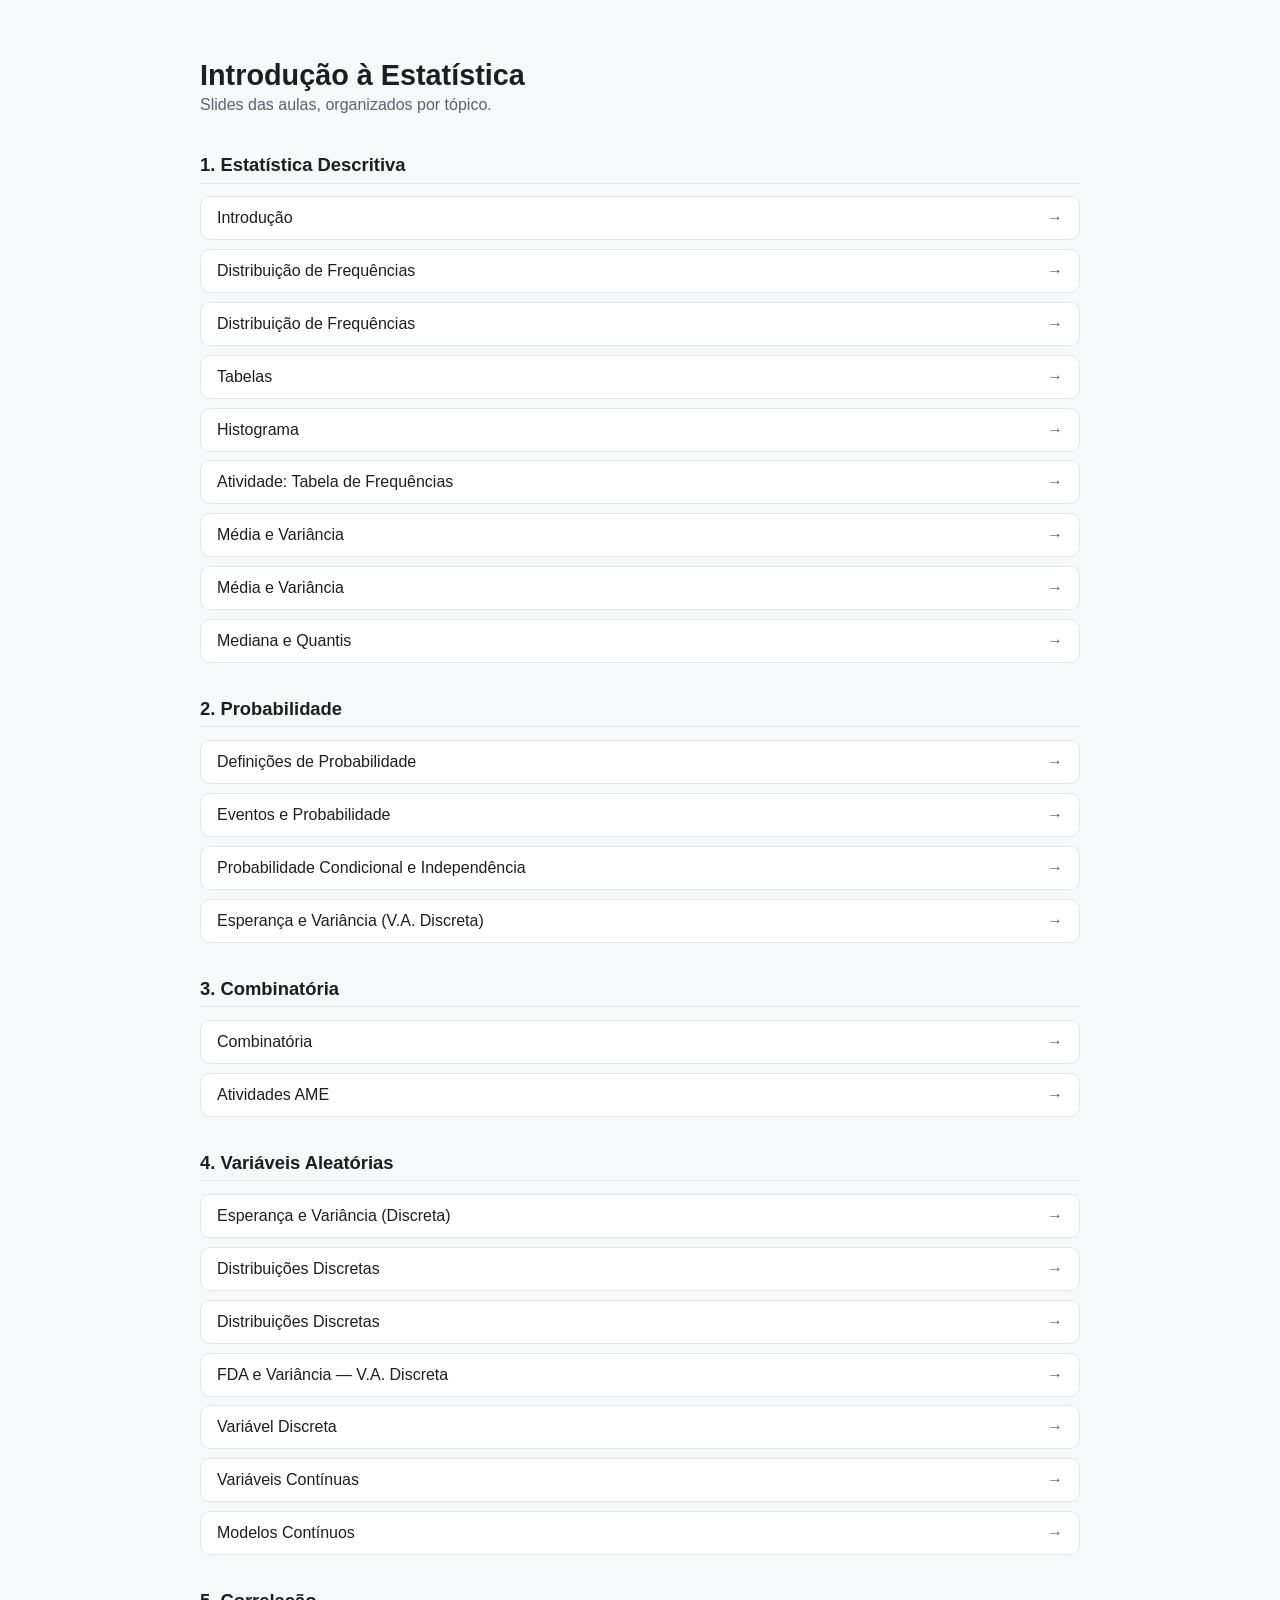
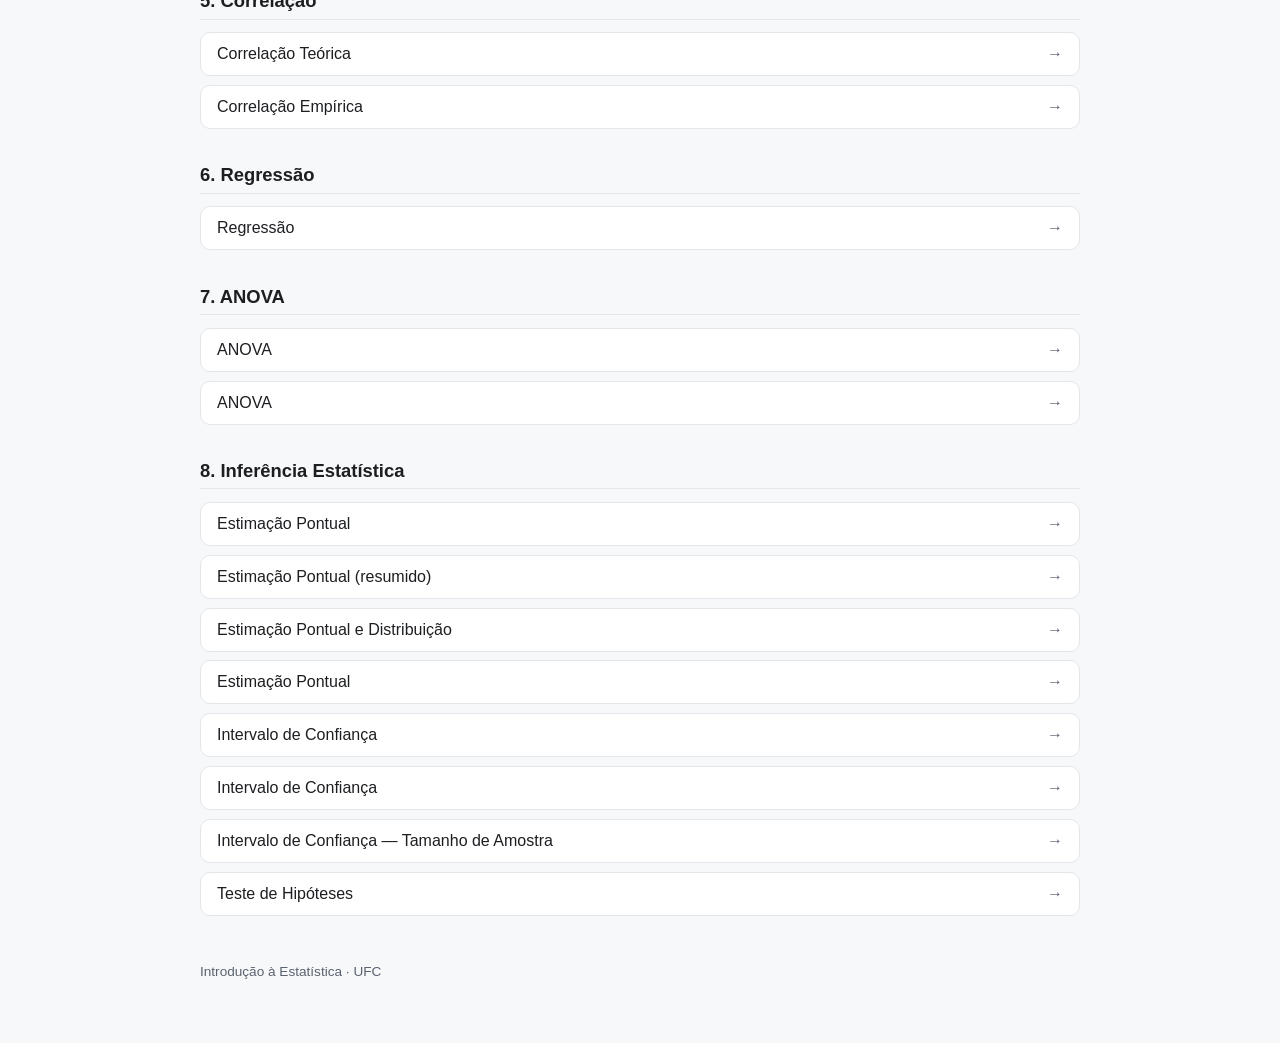
==== index.html @ 3239c570 "Remove anos dos títulos exibidos no índice Co-Authored-By: Claude Sonnet 5 <noreply@anthropic.com>" ====
<!DOCTYPE html>
<html lang="pt-BR">
<head>
<meta charset="UTF-8">
<meta name="viewport" content="width=device-width, initial-scale=1.0">
<title>Introdução à Estatística — Slides</title>
<style>
  :root{
    --bg:#f7f8fa; --card:#ffffff; --text:#1c1e21; --muted:#5b6270;
    --accent:#2f6fed; --border:#e3e6ea;
  }
  @media (prefers-color-scheme: dark){
    :root{
      --bg:#14161a; --card:#1d2025; --text:#eceef1; --muted:#9aa1ac;
      --accent:#6ea1ff; --border:#2b2f36;
    }
  }
  *{box-sizing:border-box;}
  body{
    margin:0; padding:2.5rem 1.25rem 4rem; background:var(--bg); color:var(--text);
    font-family:-apple-system,BlinkMacSystemFont,"Segoe UI",Roboto,Helvetica,Arial,sans-serif;
  }
  .wrap{max-width:880px; margin:0 auto;}
  h1{font-size:1.8rem; margin-bottom:.25rem;}
  p.subtitle{color:var(--muted); margin-top:0; margin-bottom:2.5rem;}
  h2{font-size:1.15rem; margin:2.2rem 0 .8rem; padding-bottom:.4rem; border-bottom:1px solid var(--border);}
  ul{list-style:none; margin:0; padding:0; display:grid; gap:.55rem;}
  li{background:var(--card); border:1px solid var(--border); border-radius:10px;}
  a{
    display:flex; justify-content:space-between; align-items:center; gap:1rem;
    padding:.75rem 1rem; color:var(--text); text-decoration:none;
  }
  a:hover{color:var(--accent);}
  a .arrow{color:var(--muted); flex-shrink:0;}
  footer{margin-top:3rem; color:var(--muted); font-size:.85rem;}
</style>
</head>
<body>
<div class="wrap">
  <h1>Introdução à Estatística</h1>
  <p class="subtitle">Slides das aulas, organizados por tópico.</p>

  <h2>1. Estatística Descritiva</h2>
  <ul>
    <li><a href="1_Descriptive/1%20Introduction/1_introduction.html">Introdução <span class="arrow">→</span></a></li>
    <li><a href="1_Descriptive/2%20Variable/2_FrequenceDistribution_2023_1.html">Distribuição de Frequências <span class="arrow">→</span></a></li>
    <li><a href="1_Descriptive/2%20Variable/FrequenceDistribution.html">Distribuição de Frequências <span class="arrow">→</span></a></li>
    <li><a href="1_Descriptive/3%20Tabelas/Tabelas_2023_1.html">Tabelas <span class="arrow">→</span></a></li>
    <li><a href="1_Descriptive/4%20Histograma/Histogram.html">Histograma <span class="arrow">→</span></a></li>
    <li><a href="1_Descriptive/4%20Histograma/Atividades_tabela%20de%20freq_2021/TabFreq.nb.html">Atividade: Tabela de Frequências <span class="arrow">→</span></a></li>
    <li><a href="1_Descriptive/5%20Mean_Var/MeanVar.html">Média e Variância <span class="arrow">→</span></a></li>
    <li><a href="1_Descriptive/5%20Mean_Var/MeanVar_2025.html">Média e Variância <span class="arrow">→</span></a></li>
    <li><a href="1_Descriptive/6%20median_quantis/Median_quantile.html">Mediana e Quantis <span class="arrow">→</span></a></li>
  </ul>

  <h2>2. Probabilidade</h2>
  <ul>
    <li><a href="Probability/Event_prob/Prob_defins.html">Definições de Probabilidade <span class="arrow">→</span></a></li>
    <li><a href="Probability/Event_prob/probEvents.html">Eventos e Probabilidade <span class="arrow">→</span></a></li>
    <li><a href="Probability/Event_prob/probCond_Independecy.html">Probabilidade Condicional e Independência <span class="arrow">→</span></a></li>
    <li><a href="Probability/Discreta_Esperan_Varian/Var_Discreta_esp_var.html">Esperança e Variância (V.A. Discreta) <span class="arrow">→</span></a></li>
  </ul>

  <h2>3. Combinatória</h2>
  <ul>
    <li><a href="Combinatory/combinatory.html">Combinatória <span class="arrow">→</span></a></li>
    <li><a href="Combinatory/AtividadesAME/AtividadesAME.nb.html">Atividades AME <span class="arrow">→</span></a></li>
  </ul>

  <h2>4. Variáveis Aleatórias</h2>
  <ul>
    <li><a href="AleatoryVariable/Discreta_Esperan_Varian/Var_Discreta_esp_var.html">Esperança e Variância (Discreta) <span class="arrow">→</span></a></li>
    <li><a href="AleatoryVariable/Distr_discretas/Dist_Discreta.html">Distribuições Discretas <span class="arrow">→</span></a></li>
    <li><a href="AleatoryVariable/Distr_discretas/Dist_Discreta_2022.html">Distribuições Discretas <span class="arrow">→</span></a></li>
    <li><a href="AleatoryVariable/FDA_E_Var/Slides_Var_Discreta.html">FDA e Variância — V.A. Discreta <span class="arrow">→</span></a></li>
    <li><a href="AleatoryVariable/FDA_E_Var/Var_Discreta.html">Variável Discreta <span class="arrow">→</span></a></li>
    <li><a href="AleatoryVariable/Var_continuas/Slides_Var_Continuas.html">Variáveis Contínuas <span class="arrow">→</span></a></li>
    <li><a href="AleatoryVariable/Var_continuas/Slides_modelos_cont.html">Modelos Contínuos <span class="arrow">→</span></a></li>
  </ul>

  <h2>5. Correlação</h2>
  <ul>
    <li><a href="Correlation/Teoric_correlation.html">Correlação Teórica <span class="arrow">→</span></a></li>
    <li><a href="Correlation/Slide_empirical_correlation.html">Correlação Empírica <span class="arrow">→</span></a></li>
  </ul>

  <h2>6. Regressão</h2>
  <ul>
    <li><a href="Regression/slides.html">Regressão <span class="arrow">→</span></a></li>
  </ul>

  <h2>7. ANOVA</h2>
  <ul>
    <li><a href="ANOVA/ANOVA.html">ANOVA <span class="arrow">→</span></a></li>
    <li><a href="ANOVA/ANOVA_2025.html">ANOVA <span class="arrow">→</span></a></li>
  </ul>

  <h2>8. Inferência Estatística</h2>
  <ul>
    <li><a href="Inference/Pontual_estimation/Slides_pontual_estimate_2022.html">Estimação Pontual <span class="arrow">→</span></a></li>
    <li><a href="Inference/Pontual_estimation/Slides_pontual_estimate_2023_resumido.html">Estimação Pontual (resumido) <span class="arrow">→</span></a></li>
    <li><a href="Inference/Pontual_estimation/Slides_pontual_estimate_and_distribution.html">Estimação Pontual e Distribuição <span class="arrow">→</span></a></li>
    <li><a href="Inference/IC/Pontual_estimate.html">Estimação Pontual <span class="arrow">→</span></a></li>
    <li><a href="Inference/IC/IC.html">Intervalo de Confiança <span class="arrow">→</span></a></li>
    <li><a href="Inference/IC/IC_2023_2.html">Intervalo de Confiança <span class="arrow">→</span></a></li>
    <li><a href="Inference/IC/IC_SampleSize.html">Intervalo de Confiança — Tamanho de Amostra <span class="arrow">→</span></a></li>
    <li><a href="Inference/TH/TH.html">Teste de Hipóteses <span class="arrow">→</span></a></li>
  </ul>

  <footer>Introdução à Estatística · UFC</footer>
</div>
</body>
</html>
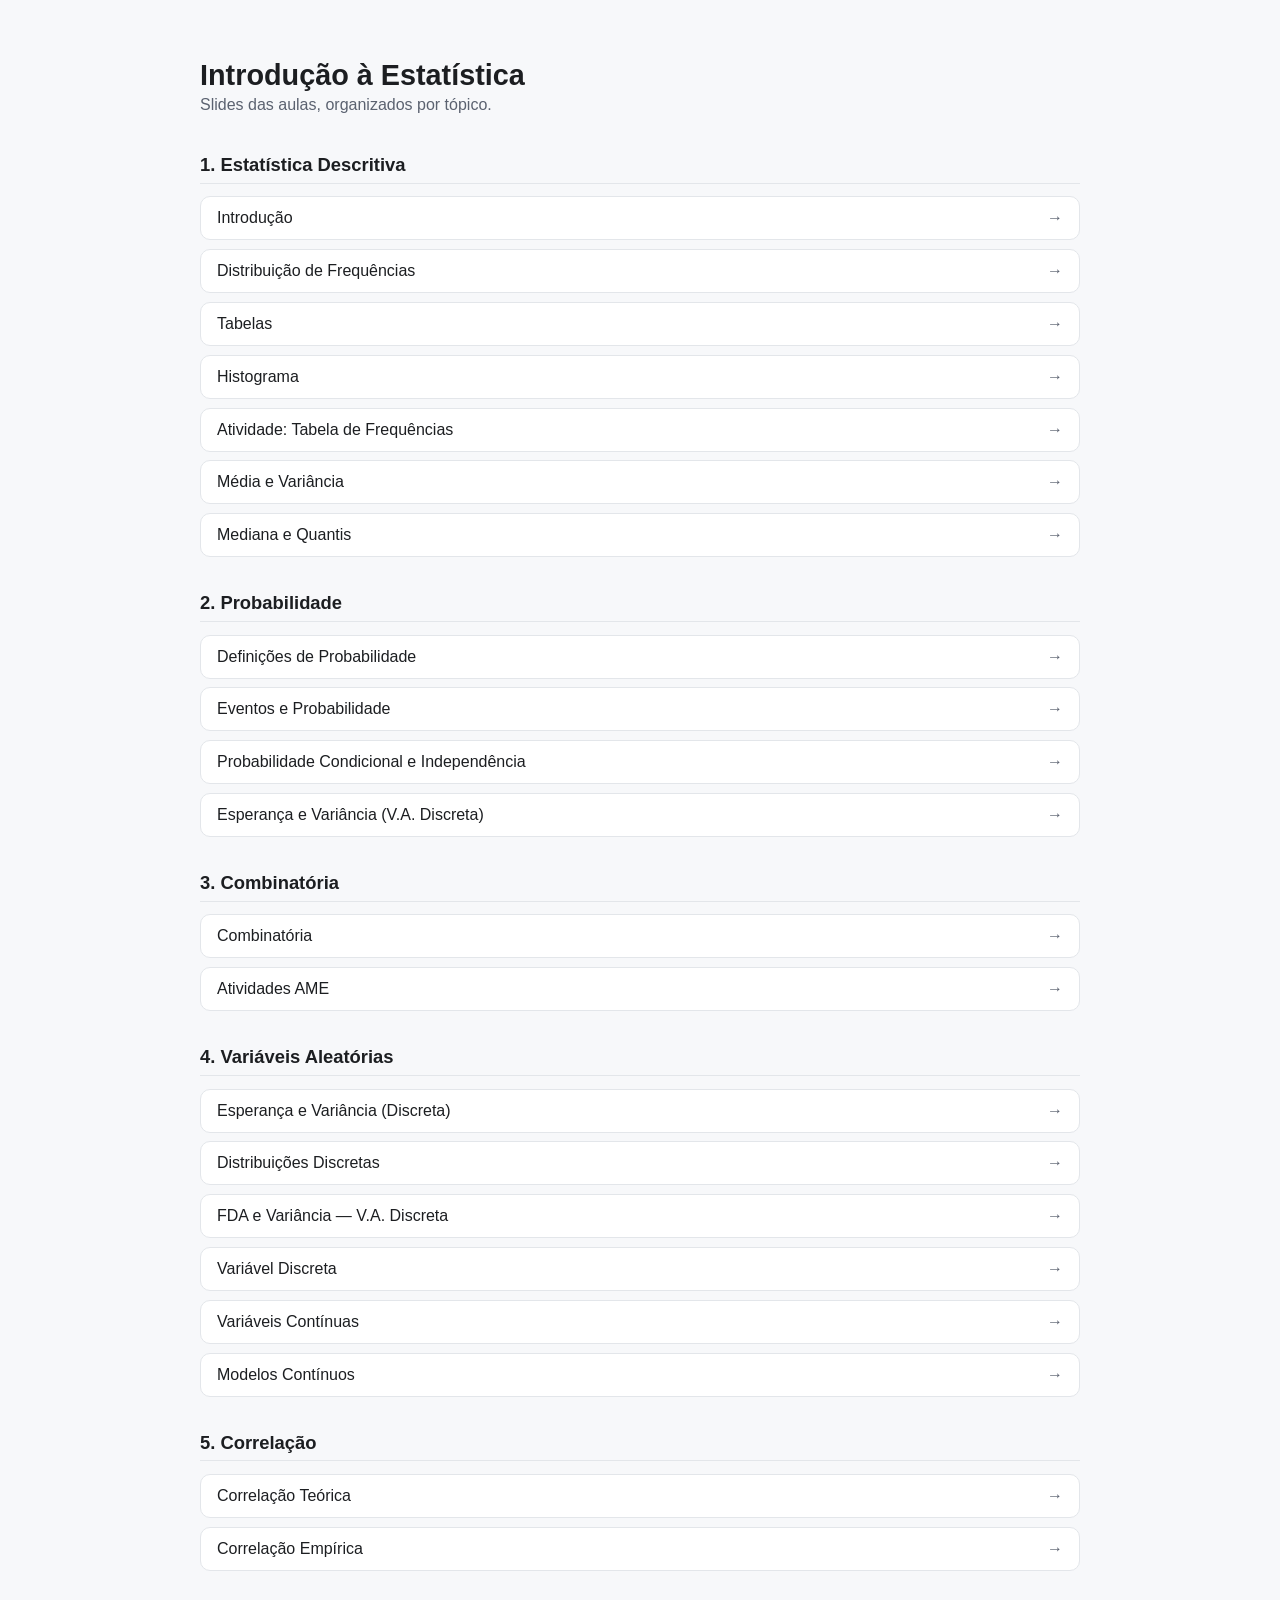
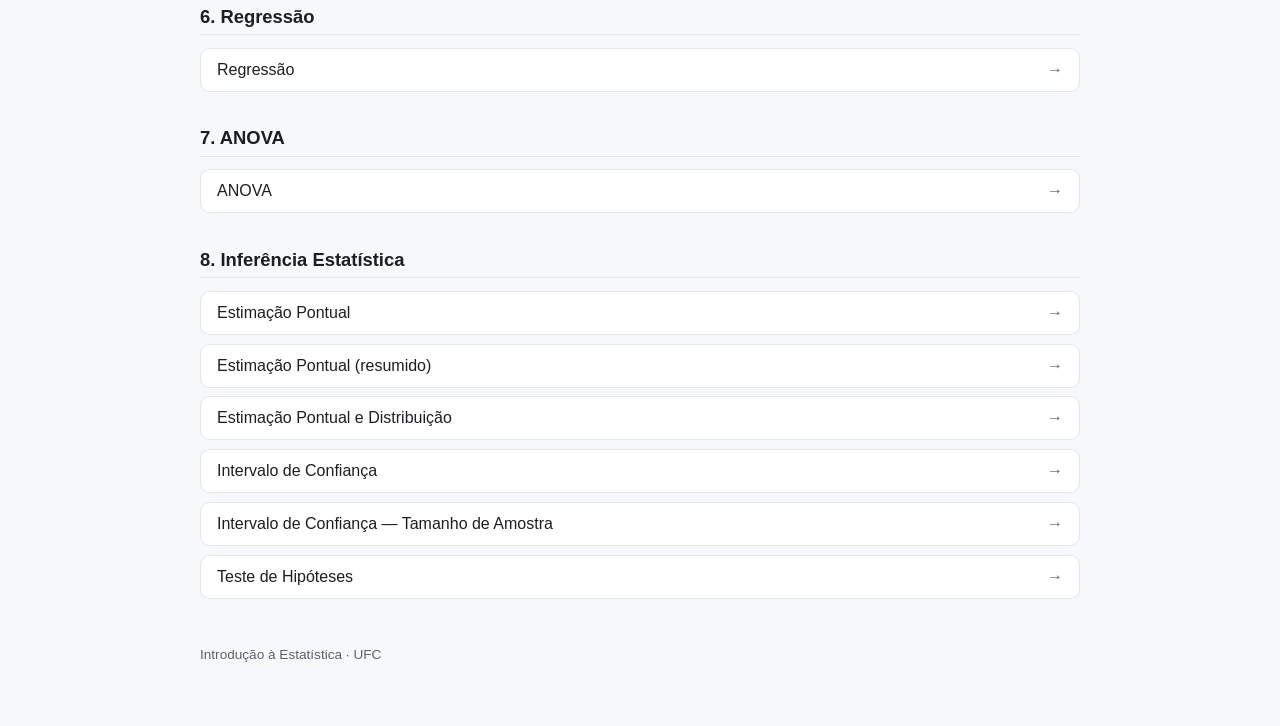
==== commit 030bb52f: "Mantém só a versão mais recente de cada slide duplicado Remove versões antigas: FrequenceDistributio" ====
--- a/index.html
+++ b/index.html
@@ -44,11 +44,9 @@
   <ul>
     <li><a href="1_Descriptive/1%20Introduction/1_introduction.html">Introdução <span class="arrow">→</span></a></li>
     <li><a href="1_Descriptive/2%20Variable/2_FrequenceDistribution_2023_1.html">Distribuição de Frequências <span class="arrow">→</span></a></li>
-    <li><a href="1_Descriptive/2%20Variable/FrequenceDistribution.html">Distribuição de Frequências <span class="arrow">→</span></a></li>
     <li><a href="1_Descriptive/3%20Tabelas/Tabelas_2023_1.html">Tabelas <span class="arrow">→</span></a></li>
     <li><a href="1_Descriptive/4%20Histograma/Histogram.html">Histograma <span class="arrow">→</span></a></li>
     <li><a href="1_Descriptive/4%20Histograma/Atividades_tabela%20de%20freq_2021/TabFreq.nb.html">Atividade: Tabela de Frequências <span class="arrow">→</span></a></li>
-    <li><a href="1_Descriptive/5%20Mean_Var/MeanVar.html">Média e Variância <span class="arrow">→</span></a></li>
     <li><a href="1_Descriptive/5%20Mean_Var/MeanVar_2025.html">Média e Variância <span class="arrow">→</span></a></li>
     <li><a href="1_Descriptive/6%20median_quantis/Median_quantile.html">Mediana e Quantis <span class="arrow">→</span></a></li>
   </ul>
@@ -70,7 +68,6 @@
   <h2>4. Variáveis Aleatórias</h2>
   <ul>
     <li><a href="AleatoryVariable/Discreta_Esperan_Varian/Var_Discreta_esp_var.html">Esperança e Variância (Discreta) <span class="arrow">→</span></a></li>
-    <li><a href="AleatoryVariable/Distr_discretas/Dist_Discreta.html">Distribuições Discretas <span class="arrow">→</span></a></li>
     <li><a href="AleatoryVariable/Distr_discretas/Dist_Discreta_2022.html">Distribuições Discretas <span class="arrow">→</span></a></li>
     <li><a href="AleatoryVariable/FDA_E_Var/Slides_Var_Discreta.html">FDA e Variância — V.A. Discreta <span class="arrow">→</span></a></li>
     <li><a href="AleatoryVariable/FDA_E_Var/Var_Discreta.html">Variável Discreta <span class="arrow">→</span></a></li>
@@ -91,7 +88,6 @@
 
   <h2>7. ANOVA</h2>
   <ul>
-    <li><a href="ANOVA/ANOVA.html">ANOVA <span class="arrow">→</span></a></li>
     <li><a href="ANOVA/ANOVA_2025.html">ANOVA <span class="arrow">→</span></a></li>
   </ul>
 
@@ -100,8 +96,6 @@
     <li><a href="Inference/Pontual_estimation/Slides_pontual_estimate_2022.html">Estimação Pontual <span class="arrow">→</span></a></li>
     <li><a href="Inference/Pontual_estimation/Slides_pontual_estimate_2023_resumido.html">Estimação Pontual (resumido) <span class="arrow">→</span></a></li>
     <li><a href="Inference/Pontual_estimation/Slides_pontual_estimate_and_distribution.html">Estimação Pontual e Distribuição <span class="arrow">→</span></a></li>
-    <li><a href="Inference/IC/Pontual_estimate.html">Estimação Pontual <span class="arrow">→</span></a></li>
-    <li><a href="Inference/IC/IC.html">Intervalo de Confiança <span class="arrow">→</span></a></li>
     <li><a href="Inference/IC/IC_2023_2.html">Intervalo de Confiança <span class="arrow">→</span></a></li>
     <li><a href="Inference/IC/IC_SampleSize.html">Intervalo de Confiança — Tamanho de Amostra <span class="arrow">→</span></a></li>
     <li><a href="Inference/TH/TH.html">Teste de Hipóteses <span class="arrow">→</span></a></li>
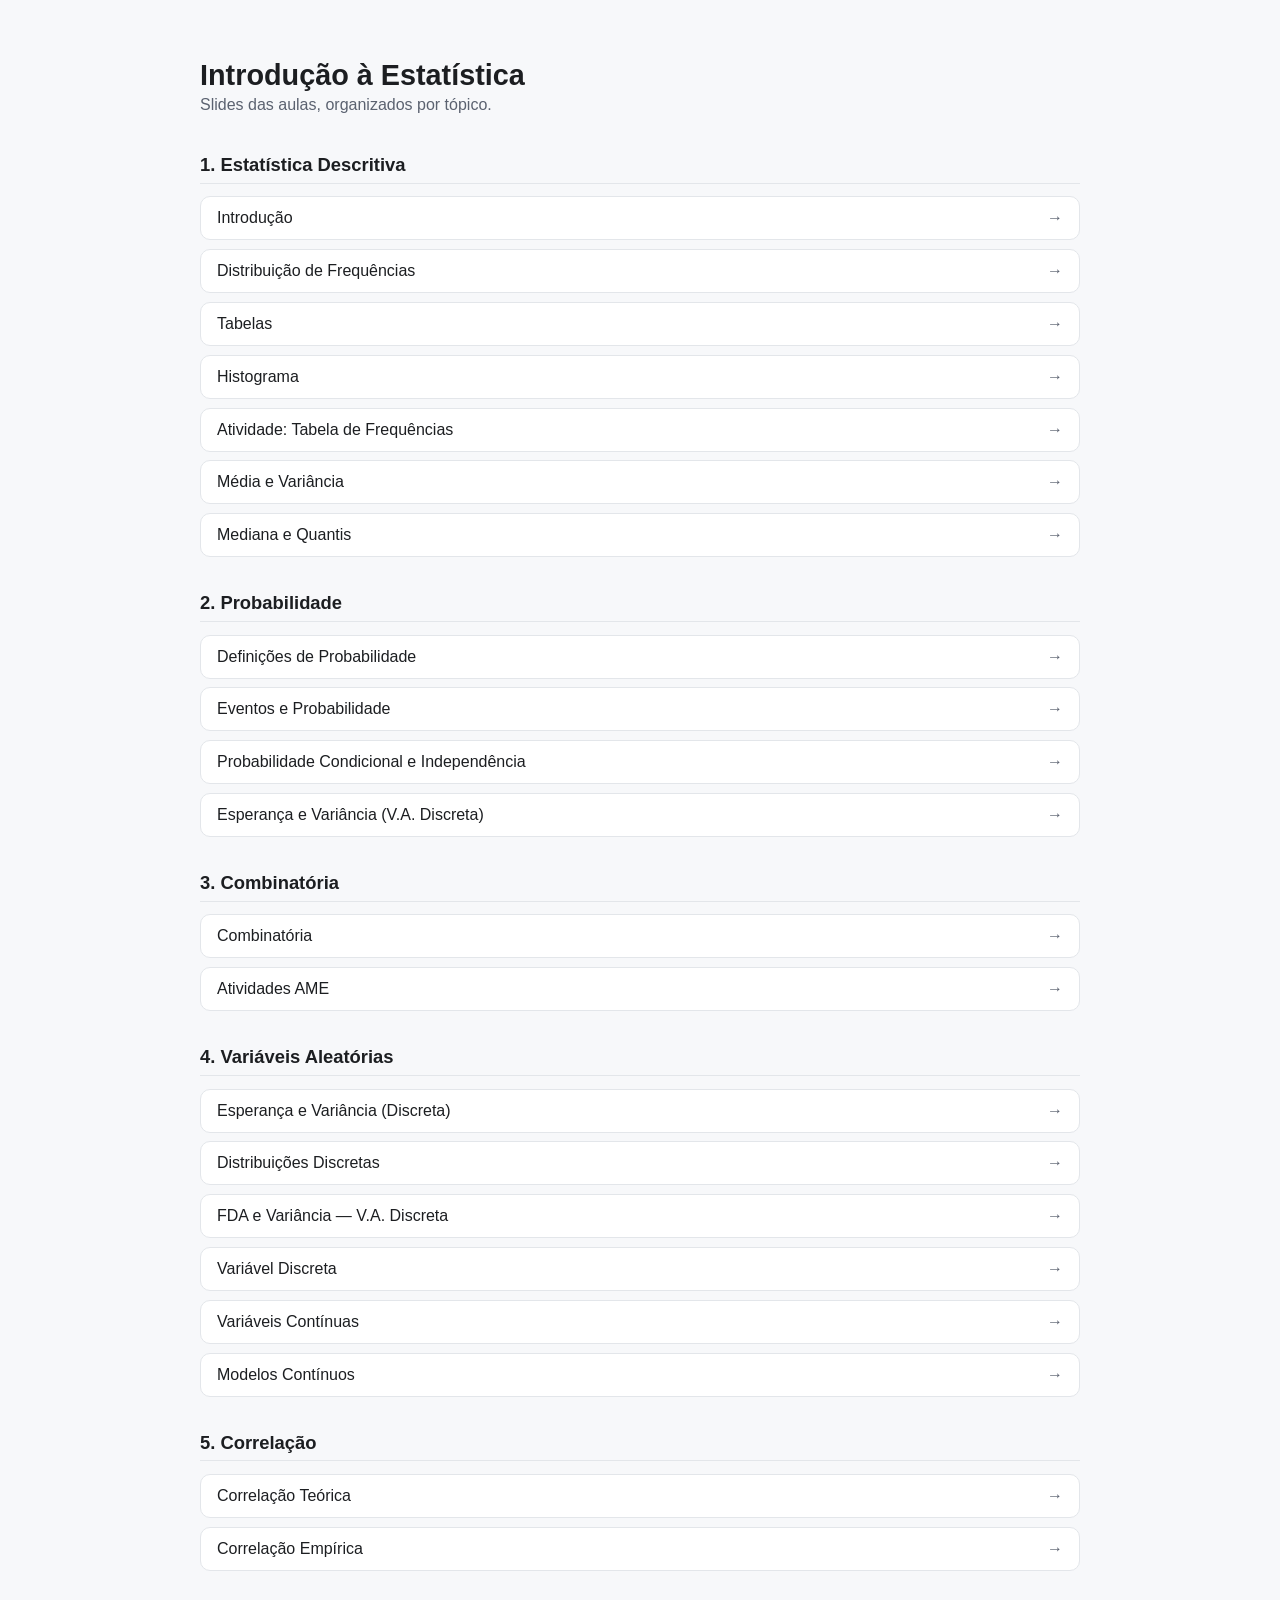
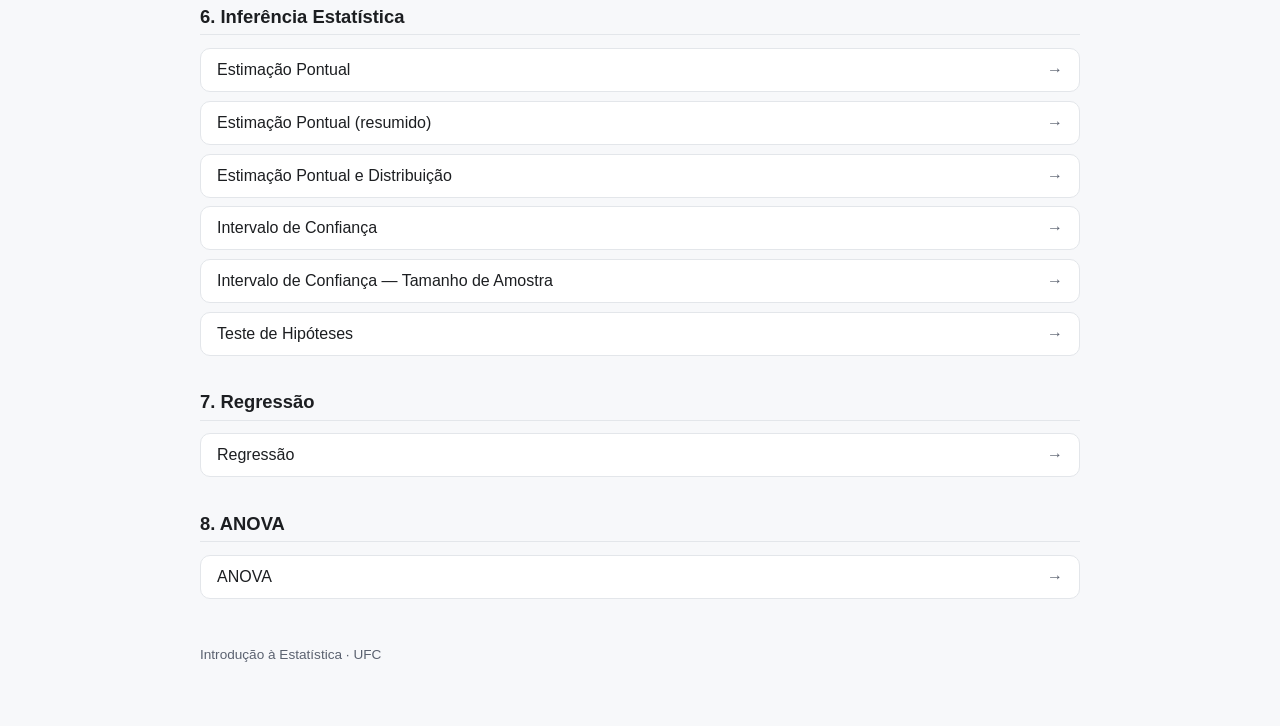
==== commit 276b3c31: "Move Inferência Estatística para antes de Regressão no índice Co-Authored-By: Claude Sonnet 5 <norep" ====
--- a/index.html
+++ b/index.html
@@ -81,17 +81,7 @@
     <li><a href="Correlation/Slide_empirical_correlation.html">Correlação Empírica <span class="arrow">→</span></a></li>
   </ul>
 
-  <h2>6. Regressão</h2>
-  <ul>
-    <li><a href="Regression/slides.html">Regressão <span class="arrow">→</span></a></li>
-  </ul>
-
-  <h2>7. ANOVA</h2>
-  <ul>
-    <li><a href="ANOVA/ANOVA_2025.html">ANOVA <span class="arrow">→</span></a></li>
-  </ul>
-
-  <h2>8. Inferência Estatística</h2>
+  <h2>6. Inferência Estatística</h2>
   <ul>
     <li><a href="Inference/Pontual_estimation/Slides_pontual_estimate_2022.html">Estimação Pontual <span class="arrow">→</span></a></li>
     <li><a href="Inference/Pontual_estimation/Slides_pontual_estimate_2023_resumido.html">Estimação Pontual (resumido) <span class="arrow">→</span></a></li>
@@ -101,6 +91,16 @@
     <li><a href="Inference/TH/TH.html">Teste de Hipóteses <span class="arrow">→</span></a></li>
   </ul>
 
+  <h2>7. Regressão</h2>
+  <ul>
+    <li><a href="Regression/slides.html">Regressão <span class="arrow">→</span></a></li>
+  </ul>
+
+  <h2>8. ANOVA</h2>
+  <ul>
+    <li><a href="ANOVA/ANOVA_2025.html">ANOVA <span class="arrow">→</span></a></li>
+  </ul>
+
   <footer>Introdução à Estatística · UFC</footer>
 </div>
 </body>
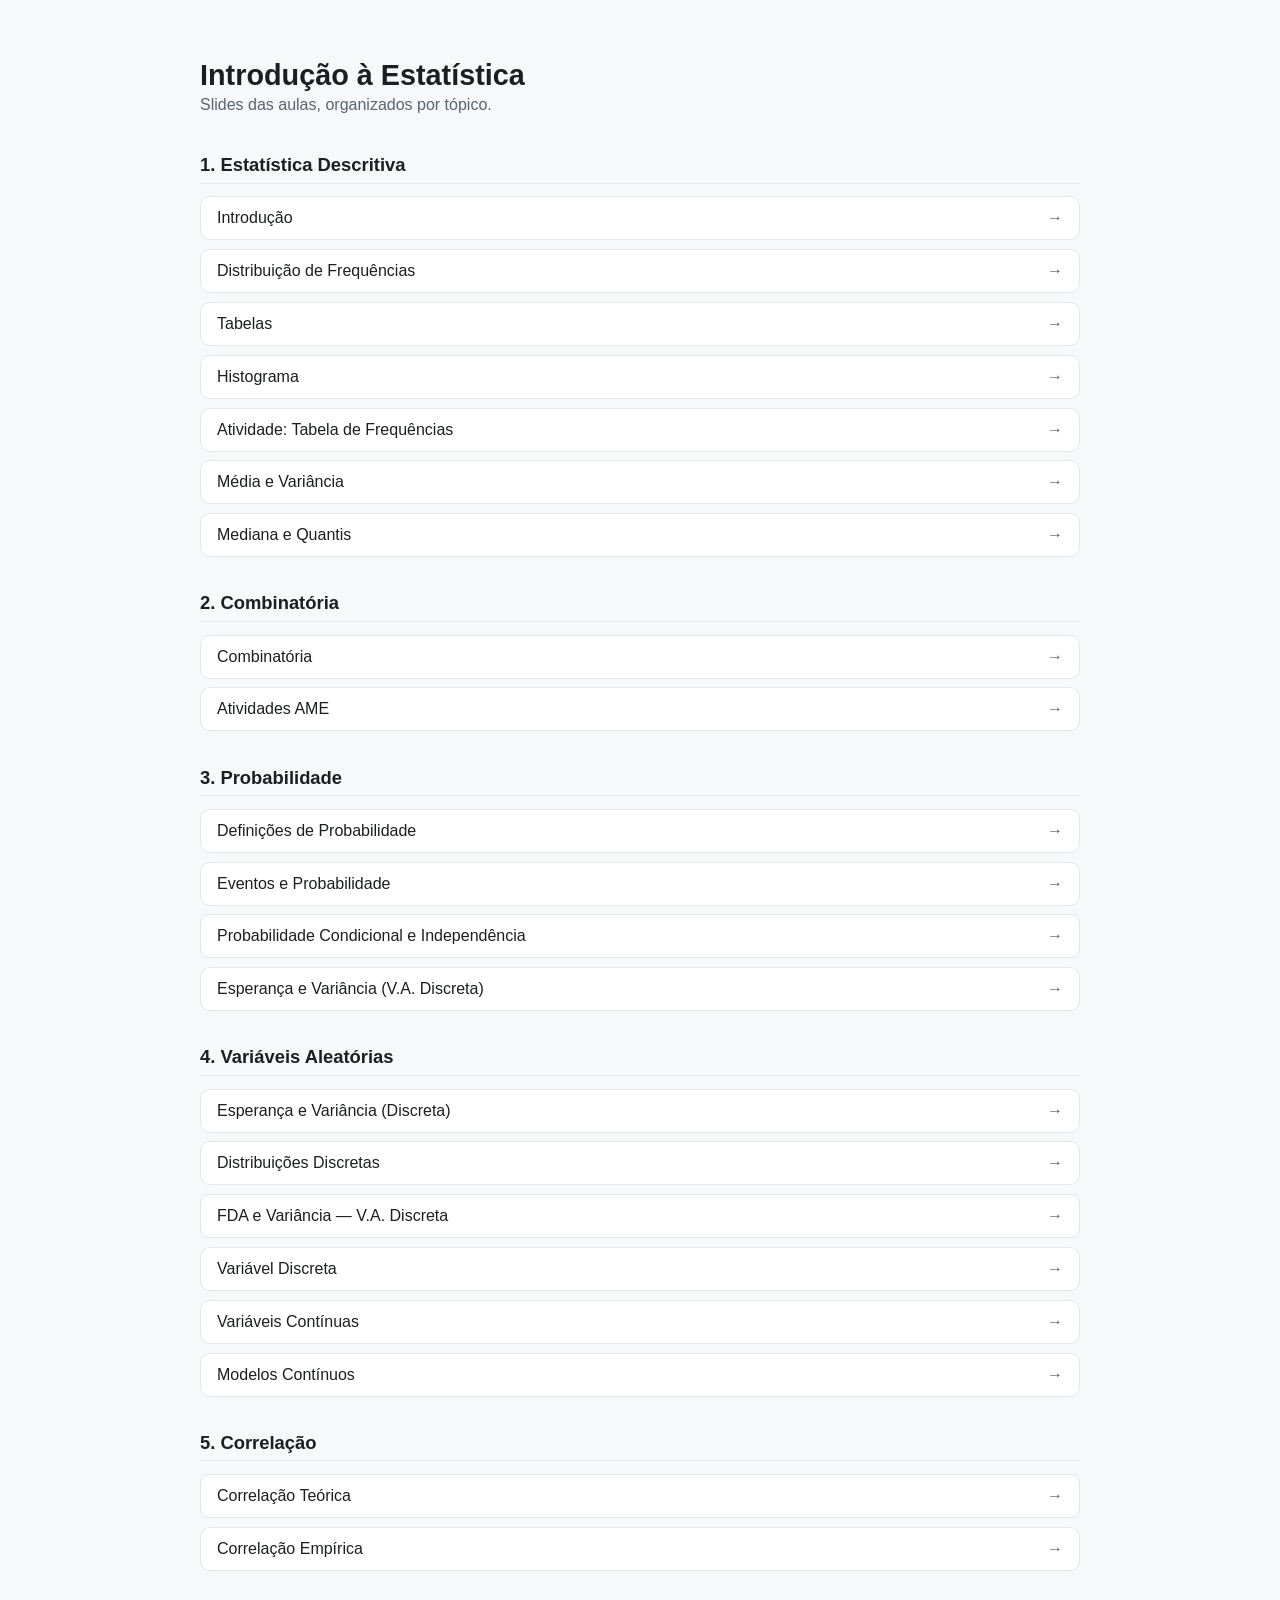
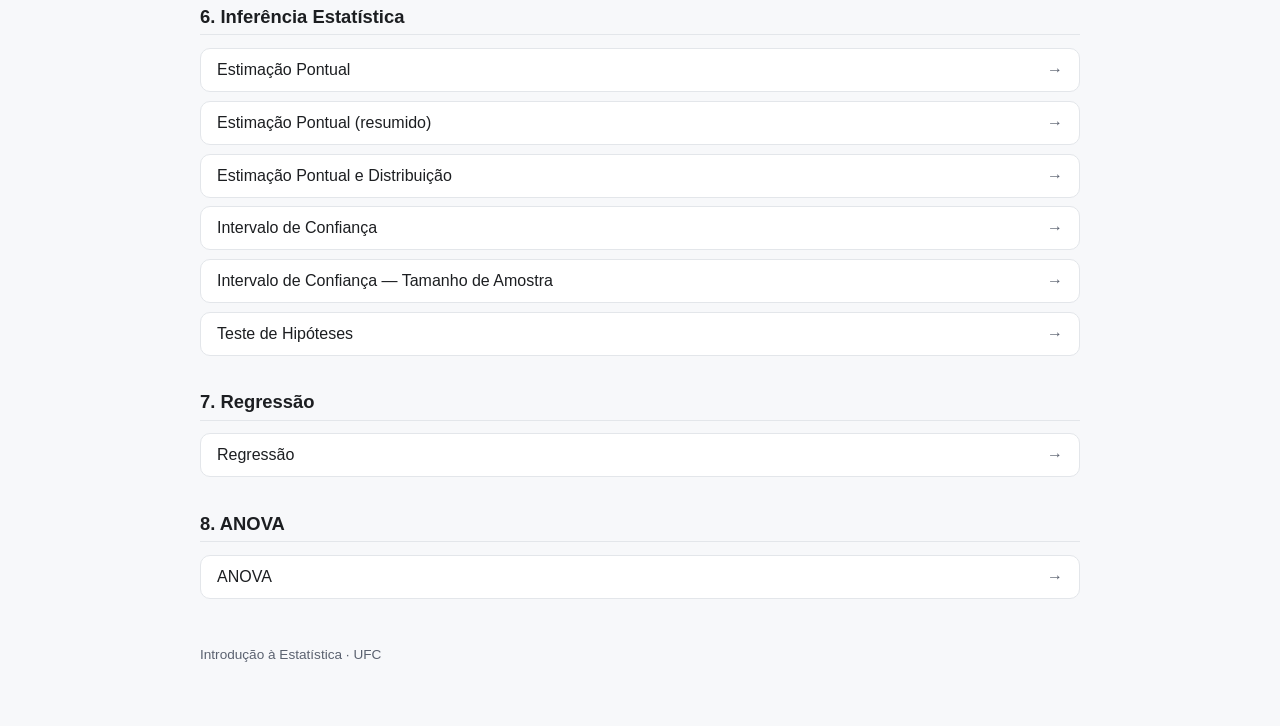
==== commit afbdd20a: "Move Combinatória para antes de Probabilidade no índice Co-Authored-By: Claude Sonnet 5 <noreply@ant" ====
--- a/index.html
+++ b/index.html
@@ -51,18 +51,18 @@
     <li><a href="1_Descriptive/6%20median_quantis/Median_quantile.html">Mediana e Quantis <span class="arrow">→</span></a></li>
   </ul>
 
-  <h2>2. Probabilidade</h2>
+  <h2>2. Combinatória</h2>
+  <ul>
+    <li><a href="Combinatory/combinatory.html">Combinatória <span class="arrow">→</span></a></li>
+    <li><a href="Combinatory/AtividadesAME/AtividadesAME.nb.html">Atividades AME <span class="arrow">→</span></a></li>
+  </ul>
+
+  <h2>3. Probabilidade</h2>
   <ul>
     <li><a href="Probability/Event_prob/Prob_defins.html">Definições de Probabilidade <span class="arrow">→</span></a></li>
     <li><a href="Probability/Event_prob/probEvents.html">Eventos e Probabilidade <span class="arrow">→</span></a></li>
     <li><a href="Probability/Event_prob/probCond_Independecy.html">Probabilidade Condicional e Independência <span class="arrow">→</span></a></li>
     <li><a href="Probability/Discreta_Esperan_Varian/Var_Discreta_esp_var.html">Esperança e Variância (V.A. Discreta) <span class="arrow">→</span></a></li>
-  </ul>
-
-  <h2>3. Combinatória</h2>
-  <ul>
-    <li><a href="Combinatory/combinatory.html">Combinatória <span class="arrow">→</span></a></li>
-    <li><a href="Combinatory/AtividadesAME/AtividadesAME.nb.html">Atividades AME <span class="arrow">→</span></a></li>
   </ul>
 
   <h2>4. Variáveis Aleatórias</h2>
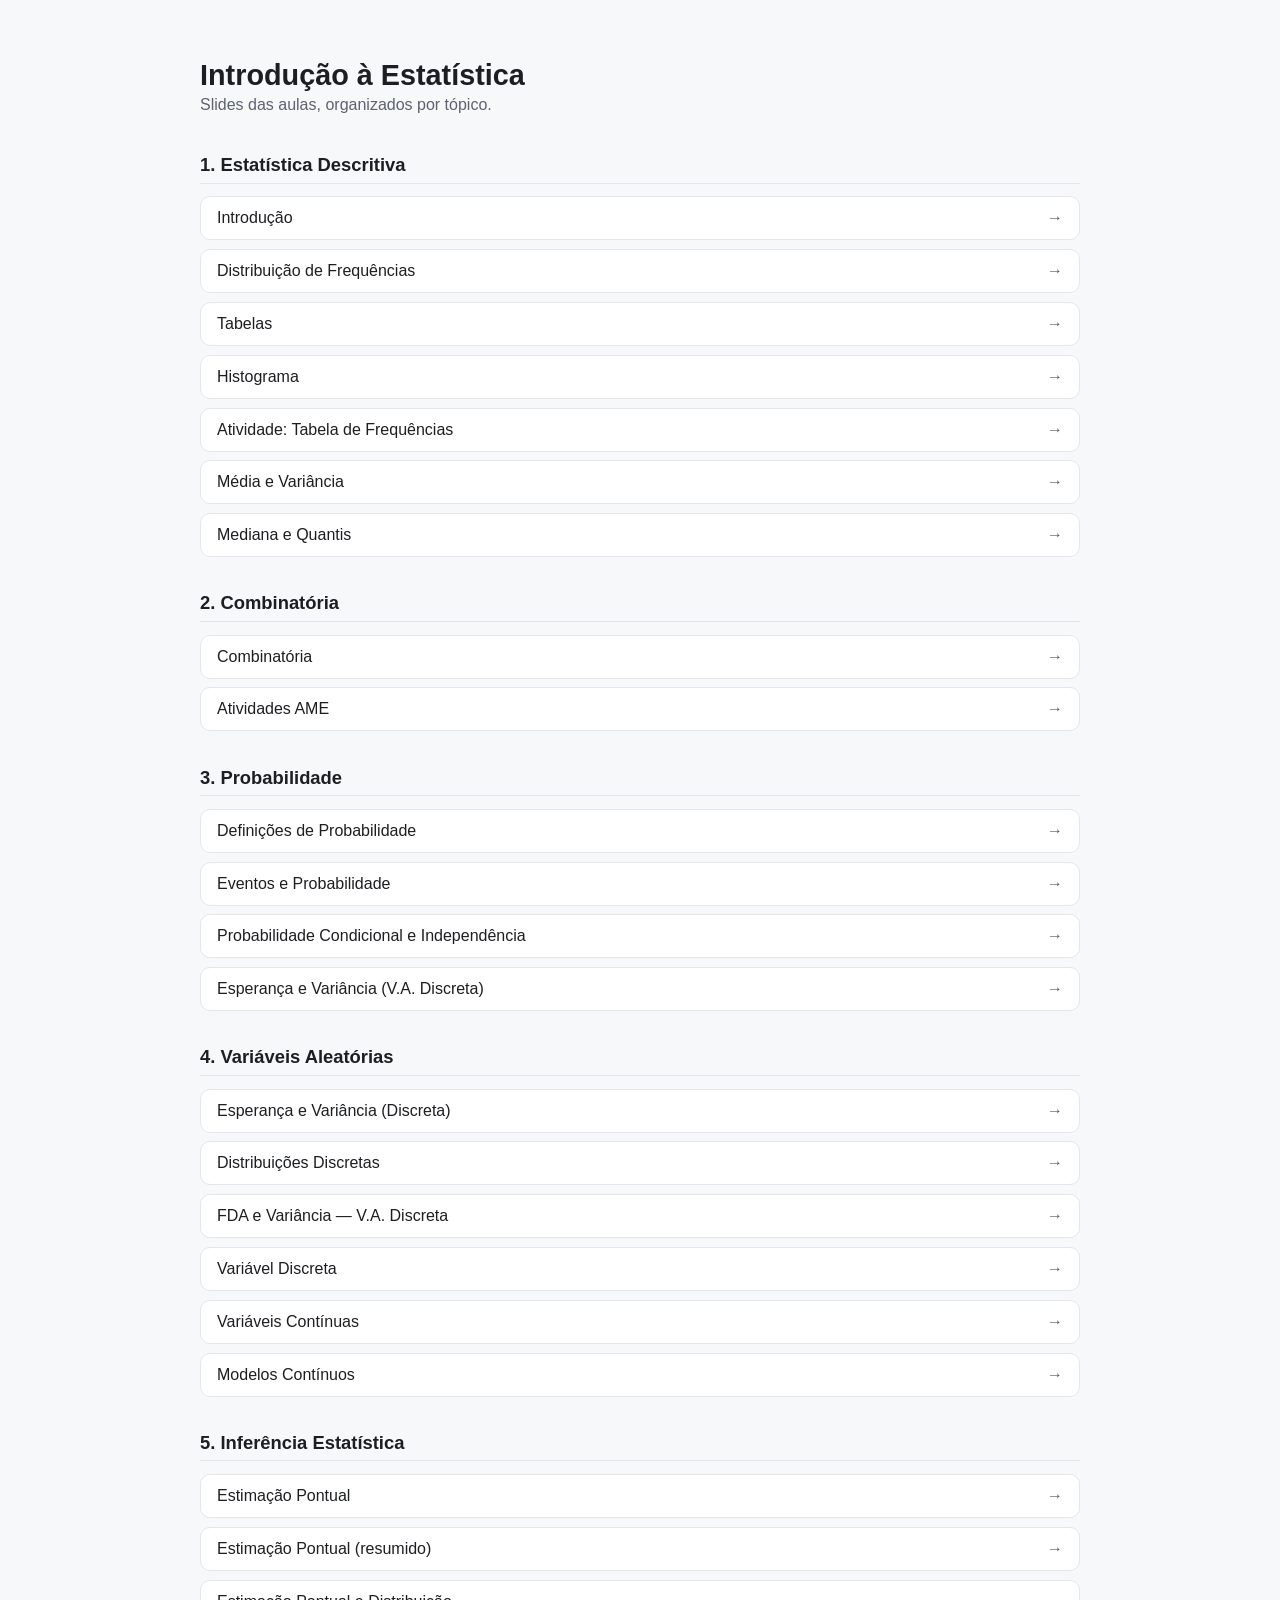
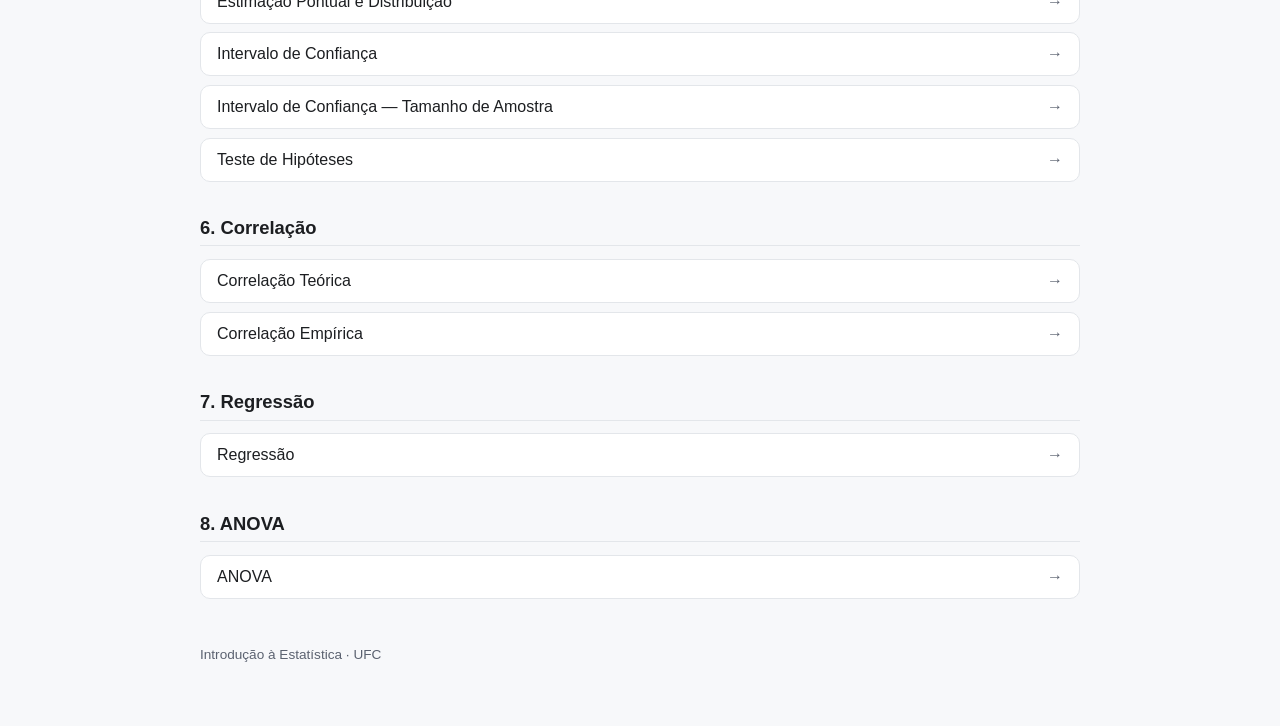
==== commit 8862ea82: "Move Inferência Estatística para antes de Correlação no índice Co-Authored-By: Claude Sonnet 5 <nore" ====
--- a/index.html
+++ b/index.html
@@ -75,13 +75,7 @@
     <li><a href="AleatoryVariable/Var_continuas/Slides_modelos_cont.html">Modelos Contínuos <span class="arrow">→</span></a></li>
   </ul>
 
-  <h2>5. Correlação</h2>
-  <ul>
-    <li><a href="Correlation/Teoric_correlation.html">Correlação Teórica <span class="arrow">→</span></a></li>
-    <li><a href="Correlation/Slide_empirical_correlation.html">Correlação Empírica <span class="arrow">→</span></a></li>
-  </ul>
-
-  <h2>6. Inferência Estatística</h2>
+  <h2>5. Inferência Estatística</h2>
   <ul>
     <li><a href="Inference/Pontual_estimation/Slides_pontual_estimate_2022.html">Estimação Pontual <span class="arrow">→</span></a></li>
     <li><a href="Inference/Pontual_estimation/Slides_pontual_estimate_2023_resumido.html">Estimação Pontual (resumido) <span class="arrow">→</span></a></li>
@@ -89,6 +83,12 @@
     <li><a href="Inference/IC/IC_2023_2.html">Intervalo de Confiança <span class="arrow">→</span></a></li>
     <li><a href="Inference/IC/IC_SampleSize.html">Intervalo de Confiança — Tamanho de Amostra <span class="arrow">→</span></a></li>
     <li><a href="Inference/TH/TH.html">Teste de Hipóteses <span class="arrow">→</span></a></li>
+  </ul>
+
+  <h2>6. Correlação</h2>
+  <ul>
+    <li><a href="Correlation/Teoric_correlation.html">Correlação Teórica <span class="arrow">→</span></a></li>
+    <li><a href="Correlation/Slide_empirical_correlation.html">Correlação Empírica <span class="arrow">→</span></a></li>
   </ul>
 
   <h2>7. Regressão</h2>
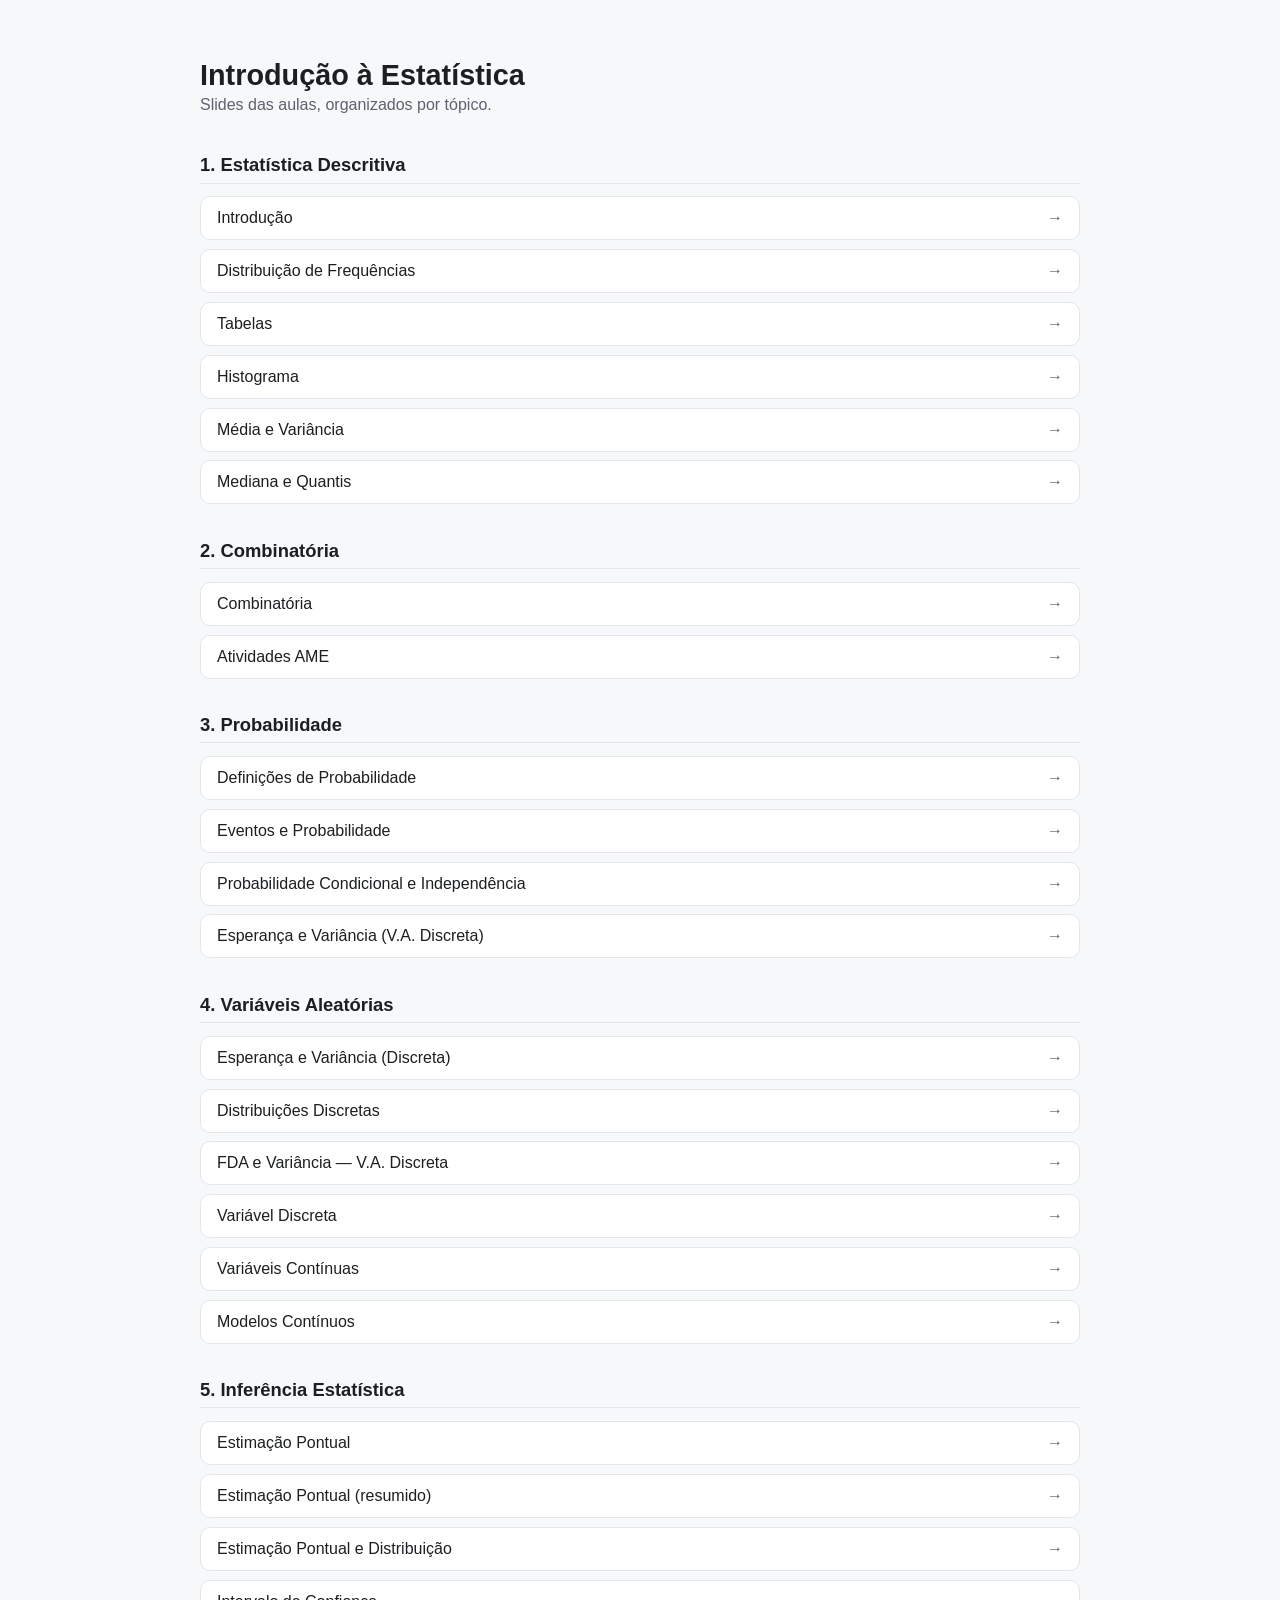
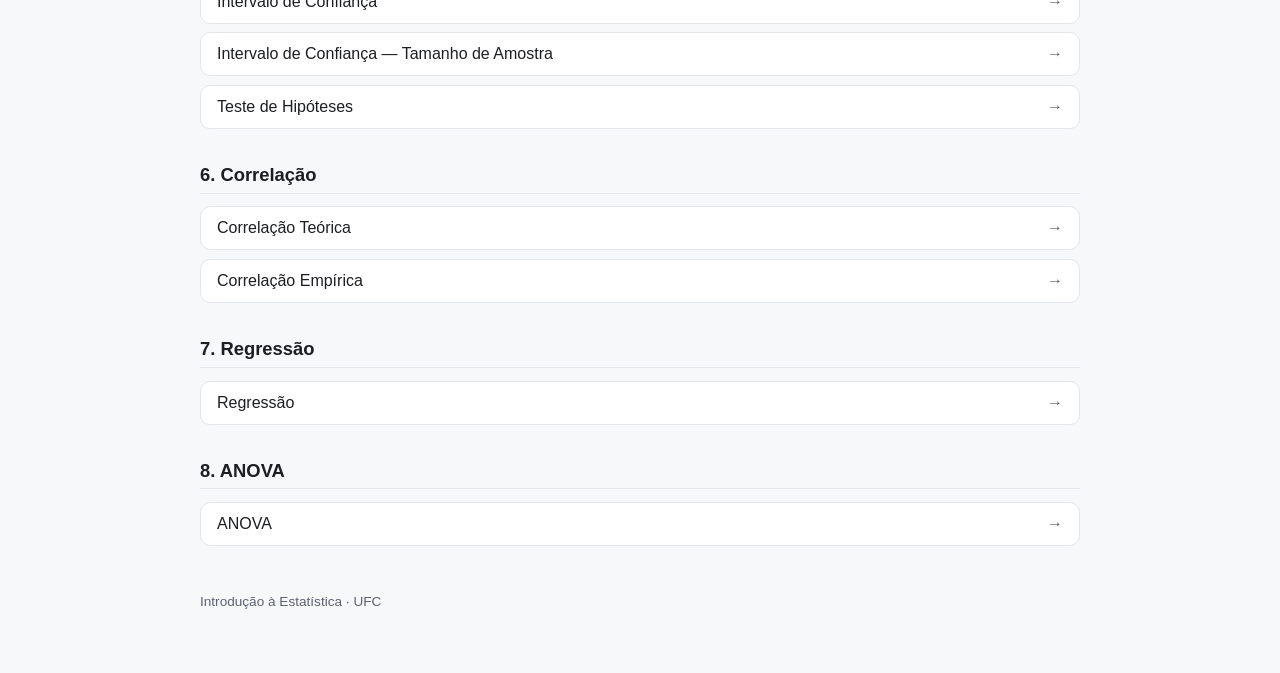
==== commit 24db0943: "Remove atividade de tabela de frequência do índice Co-Authored-By: Claude Sonnet 5 <noreply@anthropi" ====
--- a/index.html
+++ b/index.html
@@ -46,7 +46,6 @@
     <li><a href="1_Descriptive/2%20Variable/2_FrequenceDistribution_2023_1.html">Distribuição de Frequências <span class="arrow">→</span></a></li>
     <li><a href="1_Descriptive/3%20Tabelas/Tabelas_2023_1.html">Tabelas <span class="arrow">→</span></a></li>
     <li><a href="1_Descriptive/4%20Histograma/Histogram.html">Histograma <span class="arrow">→</span></a></li>
-    <li><a href="1_Descriptive/4%20Histograma/Atividades_tabela%20de%20freq_2021/TabFreq.nb.html">Atividade: Tabela de Frequências <span class="arrow">→</span></a></li>
     <li><a href="1_Descriptive/5%20Mean_Var/MeanVar_2025.html">Média e Variância <span class="arrow">→</span></a></li>
     <li><a href="1_Descriptive/6%20median_quantis/Median_quantile.html">Mediana e Quantis <span class="arrow">→</span></a></li>
   </ul>
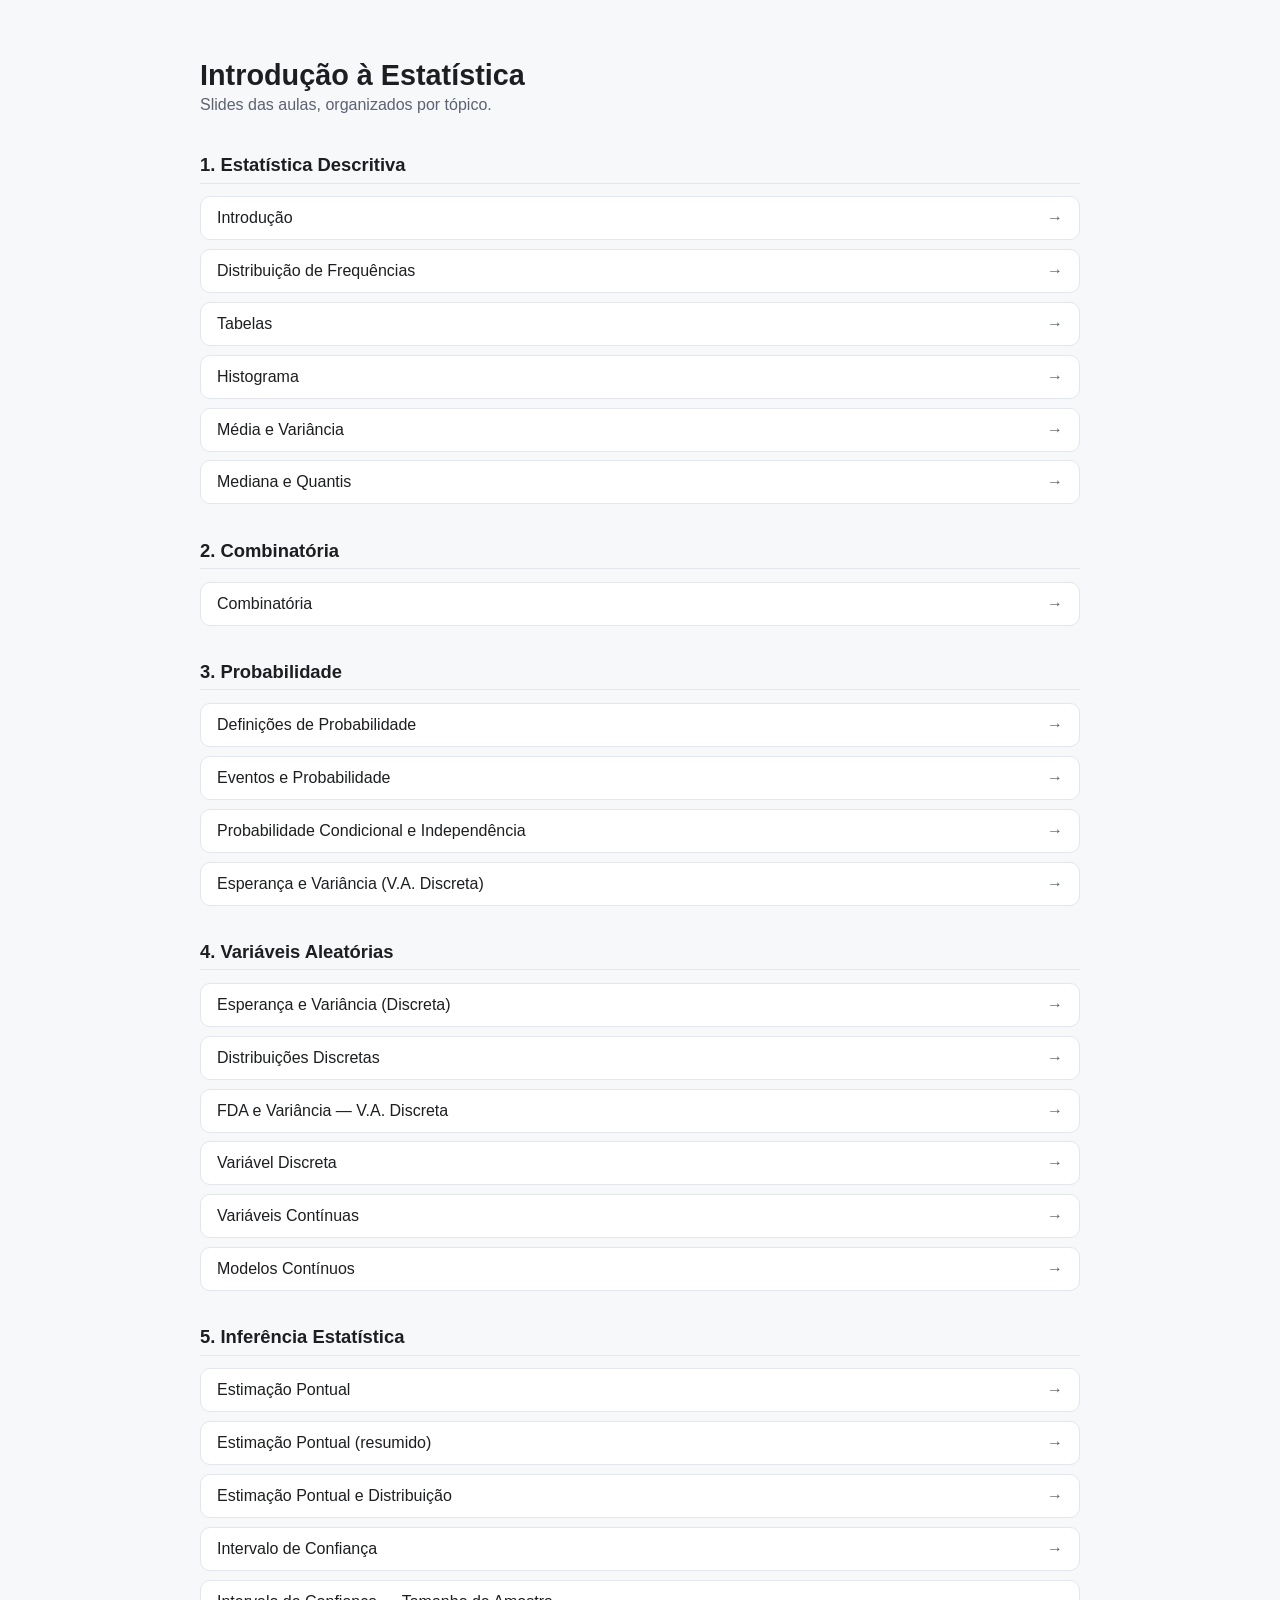
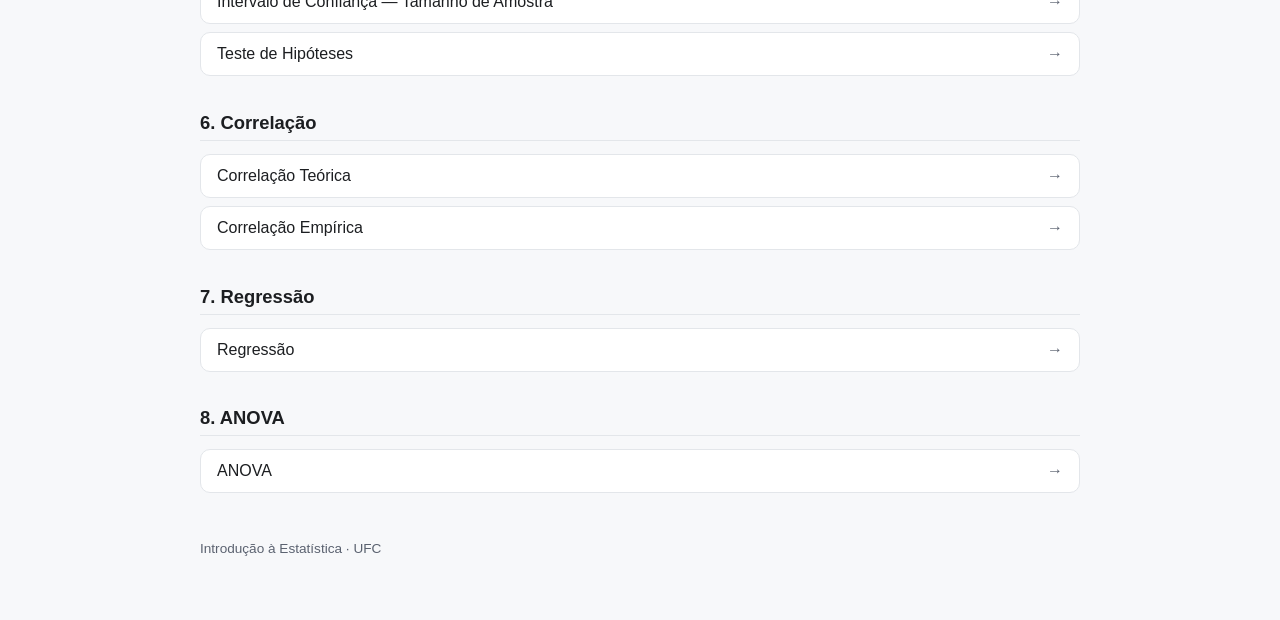
==== commit 87e496f4: "Remove atividade AME do índice Co-Authored-By: Claude Sonnet 5 <noreply@anthropic.com>" ====
--- a/index.html
+++ b/index.html
@@ -53,7 +53,6 @@
   <h2>2. Combinatória</h2>
   <ul>
     <li><a href="Combinatory/combinatory.html">Combinatória <span class="arrow">→</span></a></li>
-    <li><a href="Combinatory/AtividadesAME/AtividadesAME.nb.html">Atividades AME <span class="arrow">→</span></a></li>
   </ul>
 
   <h2>3. Probabilidade</h2>
